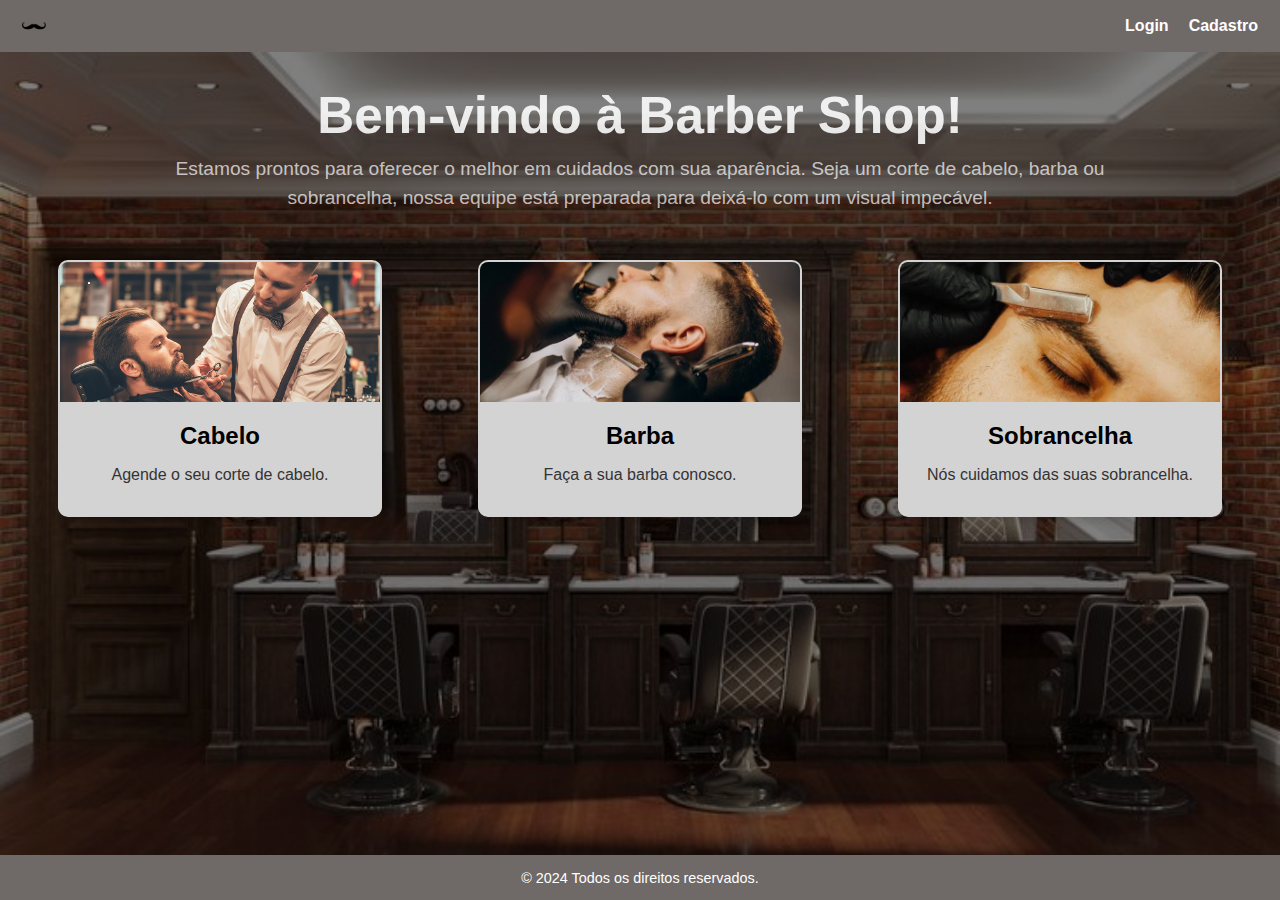
==== index.html @ 740b7062 "[UPD] Ficou para tras" ====
<!DOCTYPE html>
<html lang="en">
  <head>
    <meta charset="UTF-8" />
    <meta name="viewport" content="width=device-width, initial-scale=1.0" />
    <title>Document</title>
    <link rel="stylesheet" href="./css/index.css" />
  </head>
  <body>
    <nav class="nav">
      <img
        src="./img/bigode.png"
        alt="Logo Barber Shop"
        class="logo"
        id="audioControl"
      />
      <ul>
        <a href="./view/login.html"
          ><strong><li>Login</li></strong></a
        >
        <a href="./view/cadastro.html"
          ><strong><li>Cadastro</li></strong></a
        >
      </ul>
    </nav>

    <div class="content-wrapper">
      <div class="boas_vindas">
        <h1>Bem-vindo à Barber Shop!</h1>
        <p>
          Estamos prontos para oferecer o melhor em cuidados com sua aparência.
          Seja um corte de cabelo, barba ou sobrancelha, nossa equipe está
          preparada para deixá-lo com um visual impecável.
        </p>
      </div>

      <div class="cards-container">
        <div class="card">
          <img src="./img/cortes.png" alt="Serviço 1" />
          <div class="card-content">
            <h2>Cabelo</h2>
            <p>Agende o seu corte de cabelo.</p>
          </div>
        </div>
        <div class="card">
          <img src="./img/barba.jpeg" alt="Serviço 2" />
          <div class="card-content">
            <h2>Barba</h2>
            <p>Faça a sua barba conosco.</p>
          </div>
        </div>
        <div class="card">
          <img src="./img/sobrancelha.jpeg" alt="Serviço 3" />
          <div class="card-content">
            <h2>Sobrancelha</h2>
            <p>Nós cuidamos das suas sobrancelha.</p>
          </div>
        </div>
      </div>
    </div>

    <audio id="backgroundMusic" autoplay>
      <source src="./musica.mp3" type="audio/mpeg" />
      Seu navegador não suporta o elemento de áudio.
    </audio>

    <footer class="footer">
      <div class="copyright">
        <p>&copy; 2024 Todos os direitos reservados.</p>
      </div>
    </footer>
    <script src="./script/index.js" defer></script>
  </body>
</html>
---- css/index.css ----
:root {
  --primary-color: #ef9523;
  --secondary-color: #6f6967;
  --footer-height: 50px; /* Definindo a altura do footer */
}

/* Faz com que os cards aperacam de forma animada na tela */
@keyframes cards-container {
  from {
    opacity: 0;
    transform: translateY(-20px); 
  }
  to {
    opacity: 1; 
    transform: translateY(0); 
  }
}

/* Função que faz a logo ter o comportamento de rotação */
@keyframes spin {
  0% { transform: rotate(0deg); }
  100% { transform: rotate(360deg); }
}

body {
  margin: 0;
  padding: 0;
  font-family: Arial, sans-serif;
  height: 100%;
  display: flex;
  flex-direction: column;
  background-color: #c5bbb6;
}

html {
  height: 100%;
}

nav {
  display: flex;
  justify-content: space-between;
  align-items: center;
  padding: 14px 22px;
  background-color: var(--secondary-color);
  z-index: 3;
}

.nav ul {
  list-style-type: none;
  padding: 0;
  margin: 0;
  display: flex;
  gap: 20px;
  color: white;
}

.nav ul a {
  text-decoration: none;
  color: inherit;
}

.nav ul li:hover {
  color: var(--primary-color);
  cursor: pointer;
  transform: scale(1.1);
  transition: transform 0.3s;
}
.logo {
  height: 24px;
  cursor: pointer;
  animation: spin 2s linear infinite;
}

/* Estilo para a área de conteúdo */
.content-wrapper {
  flex-grow: 1; /* Faz o elemento se expandir para preencher o espaço disponível dentro de um container flexível */
  background-image: url('../img/bg_image.jpg');
  background-size: cover; /* Faz com que a imagem de fundo cubra todo o espaço do elemento */
  background-position: center; /* Define o contexto de empilhamento para elementos posicionados absolutamente dentro dele */
  background-repeat: no-repeat;
  position: relative;
  padding-bottom: 40px;
}

.content-wrapper::before {
  content: ''; /* Cria um pseudo-elemento vazio */
  position: absolute;
  top: 0; /* Alinha o pseudo-elemento ao topo do .content-wrapper */
  left: 0; /* Alinha o pseudo-elemento à esquerda do .content-wrapper */
  width: 100%;
  height: 100%; /* Faz com que o pseudo-elemento cubra toda a altura do .content-wrapper */
  background-color: rgba(0, 0, 0, 0.5);
  z-index: 1;
}

.boas_vindas {
  z-index: 2;
  position: relative;
  text-align: center;
  /* padding: 17px 10px; */
}

.boas_vindas h1 {
  color: rgba(255, 255, 255, 0.884);
  font-size: 4vw;
  font-weight: bold;
  margin-bottom: 10px;
}

.boas_vindas p {
  line-height: 1.5; /* Melhor espaçamento entre linhas */
  font-size: 1.5vw; /* Texto se ajusta conforme a largura da viewport */
  margin: 0 10% 2vw; /* Adiciona espaço inferior responsivo */
  color: rgba(255, 255, 255, 0.705);
}

/* Cards abaixo do texto de boas-vindas */
.cards-container {
  z-index: 2;
  position: relative;
  display: flex;
  justify-content: space-around;
  align-items: flex-start;
  flex-wrap: wrap;
  padding: 20px;
  gap: 20px;
  margin-top: 2.1vw; /* Margem superior responsiva */
  animation: cards-container 1s forwards;
}


.card {
  background-color: rgb(212, 211, 211);
  border-radius: 10px;
  overflow: hidden;
  box-shadow: 0 4px 8px rgba(0, 0, 0, 0.1);
  width: 25vw;
  max-width: 400px;
  min-width: 250px;
  transition: transform 0.3s, border-color 0.3s, box-shadow 0.3s;
  cursor: pointer;
  border: 2px solid transparent;
}

.card:hover {
  transform: scale(1.05);
  border-color: var(--primary-color); /* Cor da borda ao passar o mouse */
}

/*Estiliza as imagens dos cards */
.card img {
  width: 100%;
  height: 140px;
  object-fit: cover;
}

/*Estiliza a área do conteudo texto dos cards */
.card-content {
  padding: 15px;
  text-align: center;
}

/*Estilizando as tags h2 dos cards*/
.card h2 {
  font-size: 1.5em;
  margin: 1px 0;
}

/*Estiliza as tags p dos cards */
.card p {
  font-size: 1em;
  color: #333;
}

#audio {
  visibility: hidden;/* Esconde o elemento de áudio */
}

footer {
  display: flex;
  flex-direction: column;
  align-items: center;
  background-color: var(--secondary-color);
  color: white;
  height: #333;
  overflow: hidden;
  z-index: 3;
  flex-shrink: 0;
  padding: 0px;
}

.copyright {
  margin-top: 0px;
  font-size: 0.9em;
  display: flex;
}
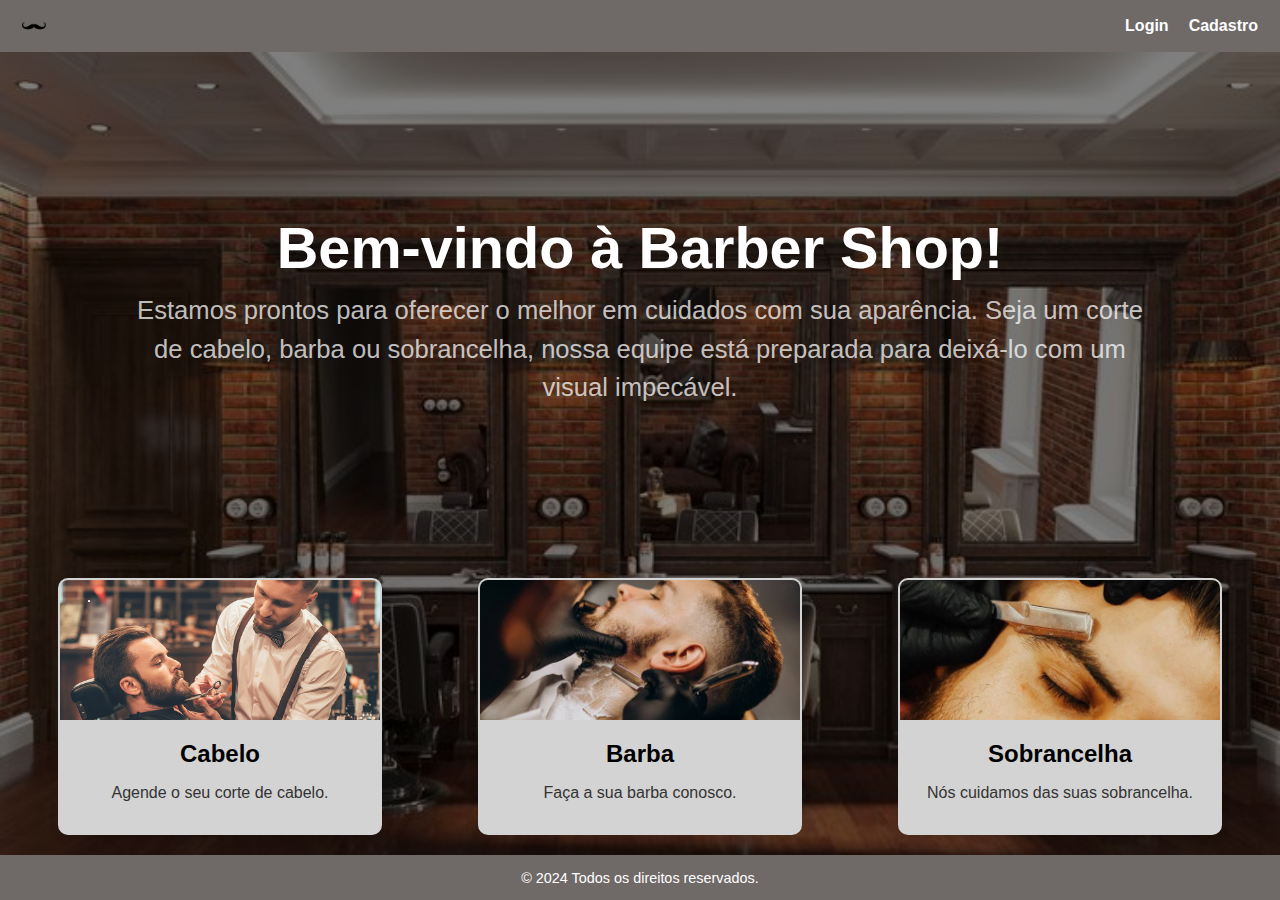
==== commit 1dd36f19: "[UPD] Melhorando posição dos acrds em relação a tela e centralizando o texto de boas vindos" ====
--- a/index.html
+++ b/index.html
@@ -25,6 +25,7 @@
     </nav>
 
     <div class="content-wrapper">
+      
       <div class="boas_vindas">
         <h1>Bem-vindo à Barber Shop!</h1>
         <p>
--- a/css/index.css
+++ b/css/index.css
@@ -1,10 +1,8 @@
 :root {
   --primary-color: #ef9523;
   --secondary-color: #6f6967;
-  --footer-height: 50px; /* Definindo a altura do footer */
 }
 
-/* Faz com que os cards aperacam de forma animada na tela */
 @keyframes cards-container {
   from {
     opacity: 0;
@@ -12,14 +10,13 @@
   }
   to {
     opacity: 1; 
-    transform: translateY(0); 
+    transform: translateY(0);
   }
 }
 
-/* Função que faz a logo ter o comportamento de rotação */
 @keyframes spin {
-  0% { transform: rotate(0deg); }
-  100% { transform: rotate(360deg); }
+  0% { transform: rotate(0deg); }  
+  100% { transform: rotate(360deg); } 
 }
 
 body {
@@ -32,8 +29,9 @@
   background-color: #c5bbb6;
 }
 
-html {
+html, body {
   height: 100%;
+  margin: 0; 
 }
 
 nav {
@@ -42,11 +40,11 @@
   align-items: center;
   padding: 14px 22px;
   background-color: var(--secondary-color);
-  z-index: 3;
+  z-index: 3;  
 }
 
 .nav ul {
-  list-style-type: none;
+  list-style-type: none; 
   padding: 0;
   margin: 0;
   display: flex;
@@ -55,7 +53,7 @@
 }
 
 .nav ul a {
-  text-decoration: none;
+  text-decoration: none; 
   color: inherit;
 }
 
@@ -65,69 +63,74 @@
   transform: scale(1.1);
   transition: transform 0.3s;
 }
+
 .logo {
-  height: 24px;
+  height: 24px; 
   cursor: pointer;
   animation: spin 2s linear infinite;
 }
 
-/* Estilo para a área de conteúdo */
 .content-wrapper {
-  flex-grow: 1; /* Faz o elemento se expandir para preencher o espaço disponível dentro de um container flexível */
+  display: flex;
+  flex-direction: column;
+  justify-content: space-between; /* Space between header and cards */
+  flex-grow: 1;
   background-image: url('../img/bg_image.jpg');
-  background-size: cover; /* Faz com que a imagem de fundo cubra todo o espaço do elemento */
-  background-position: center; /* Define o contexto de empilhamento para elementos posicionados absolutamente dentro dele */
+  background-size: cover;
+  background-position: center;
   background-repeat: no-repeat;
   position: relative;
-  padding-bottom: 40px;
 }
 
 .content-wrapper::before {
-  content: ''; /* Cria um pseudo-elemento vazio */
+  content: ''; 
   position: absolute;
-  top: 0; /* Alinha o pseudo-elemento ao topo do .content-wrapper */
-  left: 0; /* Alinha o pseudo-elemento à esquerda do .content-wrapper */
+  top: 0; 
+  left: 0; 
   width: 100%;
-  height: 100%; /* Faz com que o pseudo-elemento cubra toda a altura do .content-wrapper */
+  height: 100%; 
   background-color: rgba(0, 0, 0, 0.5);
-  z-index: 1;
+  z-index: 1; 
 }
 
 .boas_vindas {
+  display: flex;
+  flex-direction: column;
+  justify-content: center; /* Centraliza verticalmente */
+  align-items: center; /* Centraliza horizontalmente */
+  text-align: center;
   z-index: 2;
+  flex-grow: 1;
   position: relative;
-  text-align: center;
-  /* padding: 17px 10px; */
+  padding: 0px; /* Adiciona padding para dar espaço em torno do texto */
 }
 
 .boas_vindas h1 {
-  color: rgba(255, 255, 255, 0.884);
-  font-size: 4vw;
+  color: rgb(255, 255, 255);
+  font-size: 4.5vw;
   font-weight: bold;
   margin-bottom: 10px;
 }
 
 .boas_vindas p {
-  line-height: 1.5; /* Melhor espaçamento entre linhas */
-  font-size: 1.5vw; /* Texto se ajusta conforme a largura da viewport */
-  margin: 0 10% 2vw; /* Adiciona espaço inferior responsivo */
-  color: rgba(255, 255, 255, 0.705);
+  line-height: 1.5;
+  font-size: 2vw;
+  margin: 0 10% 0% 10%;
+  color: rgba(255, 255, 255, 0.74);
 }
 
-/* Cards abaixo do texto de boas-vindas */
 .cards-container {
-  z-index: 2;
+  z-index: 2; 
   position: relative;
   display: flex;
   justify-content: space-around;
   align-items: flex-start;
-  flex-wrap: wrap;
+  flex-wrap: wrap; 
   padding: 20px;
   gap: 20px;
-  margin-top: 2.1vw; /* Margem superior responsiva */
-  animation: cards-container 1s forwards;
+  margin-top: 2.1vw; 
+  animation: cards-container 1.5s forwards; 
 }
-
 
 .card {
   background-color: rgb(212, 211, 211);
@@ -137,55 +140,50 @@
   width: 25vw;
   max-width: 400px;
   min-width: 250px;
-  transition: transform 0.3s, border-color 0.3s, box-shadow 0.3s;
+  transition: transform 0.3s, border-color 0.3s, box-shadow 0.3s; 
   cursor: pointer;
   border: 2px solid transparent;
 }
 
 .card:hover {
   transform: scale(1.05);
-  border-color: var(--primary-color); /* Cor da borda ao passar o mouse */
+  border-color: var(--primary-color); 
 }
 
-/*Estiliza as imagens dos cards */
 .card img {
   width: 100%;
   height: 140px;
   object-fit: cover;
 }
 
-/*Estiliza a área do conteudo texto dos cards */
 .card-content {
   padding: 15px;
   text-align: center;
 }
 
-/*Estilizando as tags h2 dos cards*/
 .card h2 {
   font-size: 1.5em;
   margin: 1px 0;
 }
 
-/*Estiliza as tags p dos cards */
 .card p {
   font-size: 1em;
   color: #333;
 }
 
-#audio {
-  visibility: hidden;/* Esconde o elemento de áudio */
+#audio { 
+  visibility: hidden; 
 }
 
 footer {
   display: flex;
-  flex-direction: column;
-  align-items: center;
+  flex-direction: column; 
+  align-items: center; 
   background-color: var(--secondary-color);
   color: white;
-  height: #333;
-  overflow: hidden;
-  z-index: 3;
-  flex-shrink: 0;
+  overflow: hidden; 
+  z-index: 3; 
+  flex-shrink: 0; 
   padding: 0px;
 }
 
@@ -193,4 +191,4 @@
   margin-top: 0px;
   font-size: 0.9em;
   display: flex;
-}+}
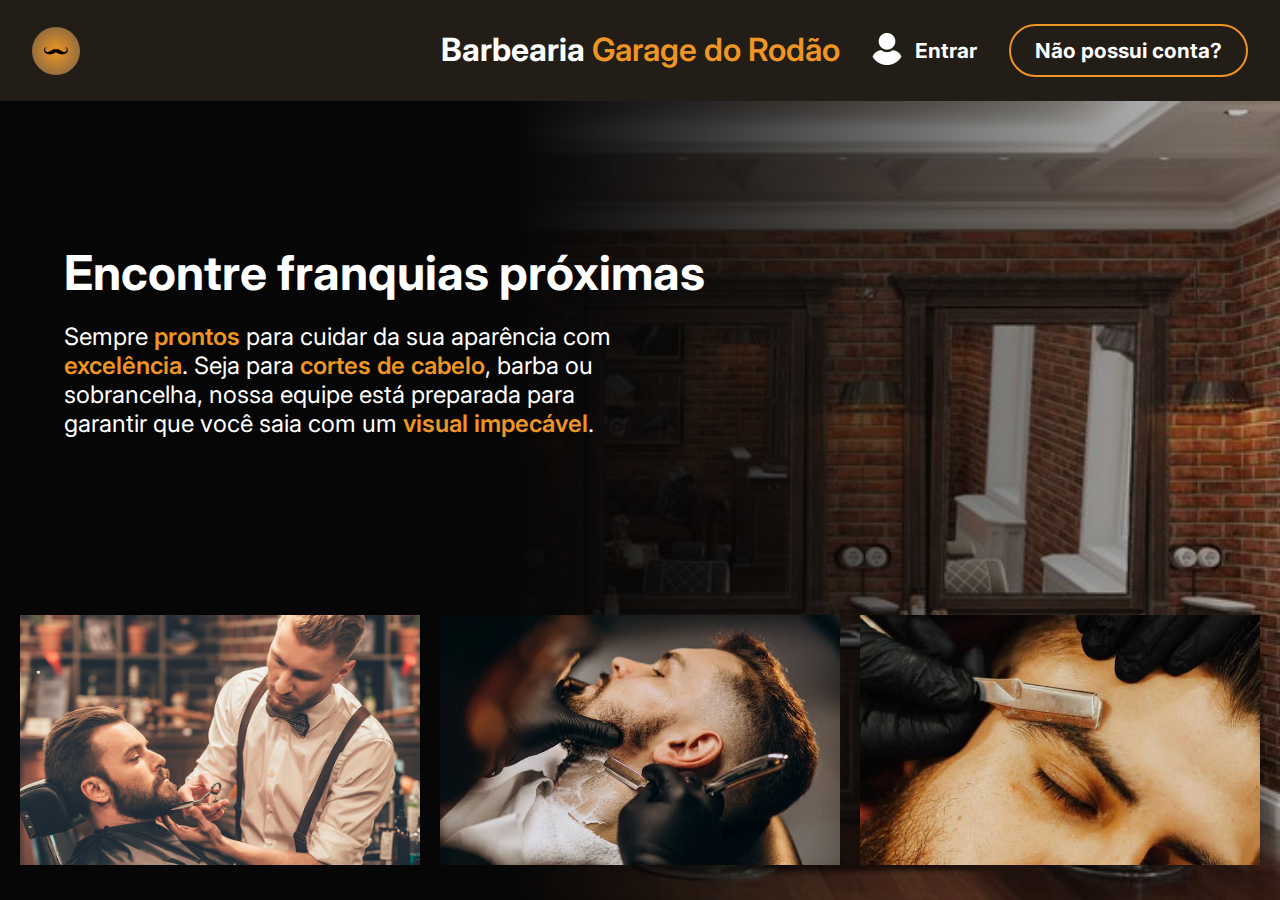
==== commit c1d748b8: "refactor: improve landing page" ====
--- a/index.html
+++ b/index.html
@@ -1,75 +1,116 @@
 <!DOCTYPE html>
 <html lang="en">
-  <head>
-    <meta charset="UTF-8" />
-    <meta name="viewport" content="width=device-width, initial-scale=1.0" />
-    <title>Document</title>
-    <link rel="stylesheet" href="./css/index.css" />
-  </head>
-  <body>
-    <nav class="nav">
-      <img
-        src="./img/bigode.png"
-        alt="Logo Barber Shop"
-        class="logo"
-        id="audioControl"
-      />
-      <ul>
-        <a href="./view/login.html"
-          ><strong><li>Login</li></strong></a
-        >
-        <a href="./view/cadastro.html"
-          ><strong><li>Cadastro</li></strong></a
-        >
-      </ul>
-    </nav>
+	<head>
+		<meta charset="UTF-8" />
+		<meta
+			name="viewport"
+			content="width=device-width, initial-scale=1.0"
+		/>
+		<title>Document</title>
+		<link
+			rel="stylesheet"
+			href="./css/index.css"
+		/>
+		<link
+			rel="preconnect"
+			href="https://fonts.googleapis.com"
+		/>
+		<link
+			rel="preconnect"
+			href="https://fonts.gstatic.com"
+			crossorigin
+		/>
+		<link
+			href="https://fonts.googleapis.com/css2?family=Inter:ital,opsz,wght@0,14..32,100..900;1,14..32,100..900&display=swap"
+			rel="stylesheet"
+		/>
+	</head>
+	<body>
+		<nav>
+			<span id="logo-holder">
+				<img
+					src="./img/bigode.png"
+					alt="Logo Barber Shop"
+					class="logo"
+					id="audioControl"
+				/>
+			</span>
+			<h1>Barbearia <span class="highlight">Garage do Rodão</span></h1>
+			<ul>
+				<li>
+					<span class="icon-holder">
+						<img
+							src="./img/user.png"
+							alt="User"
+						/>
+					</span>
+					<a href="./view/login.html">Entrar</a>
+				</li>
+				<li>
+					<a href="./view/cadastro.html">Não possui conta?</a>
+				</li>
+			</ul>
+		</nav>
 
-    <div class="content-wrapper">
-      
-      <div class="boas_vindas">
-        <h1>Bem-vindo à Barber Shop!</h1>
-        <p>
-          Estamos prontos para oferecer o melhor em cuidados com sua aparência.
-          Seja um corte de cabelo, barba ou sobrancelha, nossa equipe está
-          preparada para deixá-lo com um visual impecável.
-        </p>
-      </div>
+		<div class="content-wrapper">
+			<div id="greeting">
+				<h1>Encontre franquias próximas</h1>
+				<p>
+					Sempre <span class="highlight">prontos</span> para cuidar da sua
+					aparência com <span class="highlight">excelência</span>. Seja para
+					<span class="highlight">cortes de cabelo</span>, barba ou sobrancelha,
+					nossa equipe está preparada para garantir que você saia com um
+					<span class="highlight">visual impecável</span>.
+				</p>
+			</div>
 
-      <div class="cards-container">
-        <div class="card">
-          <img src="./img/cortes.png" alt="Serviço 1" />
-          <div class="card-content">
-            <h2>Cabelo</h2>
-            <p>Agende o seu corte de cabelo.</p>
-          </div>
-        </div>
-        <div class="card">
-          <img src="./img/barba.jpeg" alt="Serviço 2" />
-          <div class="card-content">
-            <h2>Barba</h2>
-            <p>Faça a sua barba conosco.</p>
-          </div>
-        </div>
-        <div class="card">
-          <img src="./img/sobrancelha.jpeg" alt="Serviço 3" />
-          <div class="card-content">
-            <h2>Sobrancelha</h2>
-            <p>Nós cuidamos das suas sobrancelha.</p>
-          </div>
-        </div>
-      </div>
-    </div>
+			<div class="cards-container">
+				<div class="card">
+					<img
+						src="./img/cortes.png"
+						alt="Serviço 1"
+					/>
+					<div class="card-content">
+						<h2>Cabelo</h2>
+						<p>Agende o seu corte de cabelo.</p>
+					</div>
+				</div>
+				<div class="card">
+					<img
+						src="./img/barba.jpeg"
+						alt="Serviço 2"
+					/>
+					<div class="card-content">
+						<h2>Barba</h2>
+						<p>Faça a sua barba conosco.</p>
+					</div>
+				</div>
+				<div class="card">
+					<img
+						src="./img/sobrancelha.jpeg"
+						alt="Serviço 3"
+					/>
+					<div class="card-content">
+						<h2>Sobrancelha</h2>
+						<p>Nós cuidamos das suas sobrancelha.</p>
+					</div>
+				</div>
+			</div>
+		</div>
 
-    <audio id="backgroundMusic" autoplay>
-      <source src="./musica.mp3" type="audio/mpeg" />
-      Seu navegador não suporta o elemento de áudio.
-    </audio>
-
-    <footer class="footer">
-      <div class="copyright">
-        <p>&copy; 2024 Todos os direitos reservados.</p>
-      </div>
-    </footer>
-    <script src="./script/index.js" defer></script>
-  </body>
+		<audio
+			id="backgroundMusic"
+			autoplay
+		>
+			<source
+				src="./musica.mp3"
+				type="audio/mpeg"
+			/>
+			Seu navegador não suporta o elemento de áudio.
+		</audio>
+		<script
+			src="./script/index.js"
+			defer
+		></script>
+	</body>
 </html>
--- a/css/index.css
+++ b/css/index.css
@@ -1,194 +1,275 @@
 :root {
-  --primary-color: #ef9523;
-  --secondary-color: #6f6967;
-}
-
-@keyframes cards-container {
-  from {
-    opacity: 0;
-    transform: translateY(-20px); 
-  }
-  to {
-    opacity: 1; 
-    transform: translateY(0);
-  }
+	--primary-color: #ef9523;
+	--primary-color-first-variant: #ef9523;
+	--primary-color-second-variant: #c58b3e;
+	--secondary-color: #705f49;
+	--black: #221d17;
+	--white: #eae3da;
+	--input-bg-color: #333;
+	--input-border-color: #555;
+	--input-focus-color: #ef9523;
 }
 
 @keyframes spin {
-  0% { transform: rotate(0deg); }  
-  100% { transform: rotate(360deg); } 
+	0% {
+		transform: rotate(0deg);
+	}
+	100% {
+		transform: rotate(360deg);
+	}
+}
+
+* {
+	margin: 0;
+	padding: 0;
+	box-sizing: border-box;
+	outline: none;
+	font-family: 'Inter';
+	color: white;
+	text-decoration: none;
+}
+
+*::selection {
+	background-color: var(--primary-color);
+	color: var(--black);
+}
+
+span.highlight {
+	color: var(--primary-color);
+	font-weight: 600;
 }
 
 body {
-  margin: 0;
-  padding: 0;
-  font-family: Arial, sans-serif;
-  height: 100%;
-  display: flex;
-  flex-direction: column;
-  background-color: #c5bbb6;
-}
-
-html, body {
-  height: 100%;
-  margin: 0; 
+	margin: 0;
+	padding: 0;
+	height: 100vh;
+	width: 100vw;
+	display: flex;
+	flex-direction: column;
+	background-color: var(--black);
 }
 
 nav {
-  display: flex;
-  justify-content: space-between;
-  align-items: center;
-  padding: 14px 22px;
-  background-color: var(--secondary-color);
-  z-index: 3;  
-}
-
-.nav ul {
-  list-style-type: none; 
-  padding: 0;
-  margin: 0;
-  display: flex;
-  gap: 20px;
-  color: white;
-}
-
-.nav ul a {
-  text-decoration: none; 
-  color: inherit;
-}
-
-.nav ul li:hover {
-  color: var(--primary-color);
-  cursor: pointer;
-  transform: scale(1.1);
-  transition: transform 0.3s;
-}
-
-.logo {
-  height: 24px; 
-  cursor: pointer;
-  animation: spin 2s linear infinite;
+	display: flex;
+	justify-content: space-between;
+	align-items: center;
+	padding: 24px 32px;
+	position: relative;
+}
+
+nav #logo-holder {
+	background: radial-gradient(
+		circle,
+		var(--primary-color) 0%,
+		var(--secondary-color) 100%
+	);
+
+	border-radius: 100%;
+	height: 48px;
+	aspect-ratio: 1;
+	display: flex;
+	justify-content: center;
+	align-items: center;
+	animation: spin 2s linear infinite;
+	cursor: pointer;
+}
+
+nav #logo-holder img {
+	width: 50%;
+	aspect-ratio: 1;
+}
+
+nav h1 {
+	position: absolute;
+	left: 50%;
+	transform: translateX(-50%);
+	top: 30px;
+	color: white;
+	font-size: 2rem;
+}
+
+nav h1 span {
+	color: var(--primary-color);
+}
+
+nav ul {
+	list-style-type: none;
+	display: flex;
+	gap: 2rem;
+}
+
+nav ul li a {
+	text-decoration: none;
+	font-weight: 700;
+	font-size: 1.3rem;
+	color: white;
+	transition: 0.3s all ease;
+	position: relative;
+}
+
+ul li {
+	cursor: pointer;
+	display: flex;
+	justify-content: center;
+	align-items: center;
+	position: relative;
+	gap: 12px;
+}
+
+.icon-holder img {
+	width: 32px;
+	aspect-ratio: 1;
+}
+
+ul li:last-child {
+	transition: 300ms ease all;
+	border: 2px solid var(--primary-color);
+	padding: 12px 24px;
+	border-radius: 32px;
+}
+
+ul li:last-child:hover {
+	background-color: var(--primary-color);
+}
+
+ul li:last-child:hover a {
+	color: black;
+}
+
+ul li:first-child::after {
+	content: '';
+	display: block;
+	position: absolute;
+	bottom: 0;
+	left: 50%;
+	height: 3px;
+	width: 0;
+	background: var(--primary-color);
+	transform: translateX(-50%);
+	transform-origin: center;
+	transition: width 0.3s ease;
+}
+
+ul li:first-child:hover a {
+	color: var(--primary-color-second-variant);
+}
+
+ul li:hover::after {
+	width: 100%;
 }
 
 .content-wrapper {
-  display: flex;
-  flex-direction: column;
-  justify-content: space-between; /* Space between header and cards */
-  flex-grow: 1;
-  background-image: url('../img/bg_image.jpg');
-  background-size: cover;
-  background-position: center;
-  background-repeat: no-repeat;
-  position: relative;
+	display: flex;
+	flex-direction: column;
+	justify-content: space-between;
+	flex-grow: 1;
+	position: relative;
+	background-image: url('../img/bg_image.jpg');
+	background-size: 150vh;
+	background-position: right;
+	background-repeat: no-repeat;
 }
 
 .content-wrapper::before {
-  content: ''; 
-  position: absolute;
-  top: 0; 
-  left: 0; 
-  width: 100%;
-  height: 100%; 
-  background-color: rgba(0, 0, 0, 0.5);
-  z-index: 1; 
-}
-
-.boas_vindas {
-  display: flex;
-  flex-direction: column;
-  justify-content: center; /* Centraliza verticalmente */
-  align-items: center; /* Centraliza horizontalmente */
-  text-align: center;
-  z-index: 2;
-  flex-grow: 1;
-  position: relative;
-  padding: 0px; /* Adiciona padding para dar espaço em torno do texto */
-}
-
-.boas_vindas h1 {
-  color: rgb(255, 255, 255);
-  font-size: 4.5vw;
-  font-weight: bold;
-  margin-bottom: 10px;
-}
-
-.boas_vindas p {
-  line-height: 1.5;
-  font-size: 2vw;
-  margin: 0 10% 0% 10%;
-  color: rgba(255, 255, 255, 0.74);
+	content: '';
+	display: block;
+	position: absolute;
+	top: 0;
+	left: 0;
+	width: 100%;
+	height: 100%;
+	background: linear-gradient(
+		90deg,
+		rgba(6, 6, 6, 1) 40%,
+		rgba(6, 6, 6, 0.2) 100%
+	);
+}
+
+#greeting {
+	display: flex;
+	justify-content: center;
+	flex-direction: column;
+	align-items: start;
+	width: fit-content;
+	flex-grow: 1;
+	z-index: 1;
+	gap: 20px;
+	padding: 0 64px;
+}
+
+#greeting h1 {
+	font-size: 3rem;
+	font-weight: 700;
+}
+
+#greeting p {
+	font-size: 1.5rem;
+	max-width: 50%;
 }
 
 .cards-container {
-  z-index: 2; 
-  position: relative;
-  display: flex;
-  justify-content: space-around;
-  align-items: flex-start;
-  flex-wrap: wrap; 
-  padding: 20px;
-  gap: 20px;
-  margin-top: 2.1vw; 
-  animation: cards-container 1.5s forwards; 
+	height: 40%;
+	z-index: 1;
+	position: relative;
+	display: flex;
+	justify-content: space-around;
+	align-items: center;
+	flex-wrap: wrap;
+	padding: 0 20px;
+	gap: 20px;
 }
 
 .card {
-  background-color: rgb(212, 211, 211);
-  border-radius: 10px;
-  overflow: hidden;
-  box-shadow: 0 4px 8px rgba(0, 0, 0, 0.1);
-  width: 25vw;
-  max-width: 400px;
-  min-width: 250px;
-  transition: transform 0.3s, border-color 0.3s, box-shadow 0.3s; 
-  cursor: pointer;
-  border: 2px solid transparent;
+	position: relative;
+	background-color: var(--primary-color-second-variant);
+	cursor: pointer;
+	width: 400px;
+	height: 250px;
+	overflow: hidden;
+	transition: transform 150ms ease;
+}
+
+.card img {
+	width: 100%;
+	height: 100%;
+	object-fit: cover;
+	transition: transform 0.3s ease;
+}
+
+.card-content {
+	position: absolute;
+	bottom: -100%;
+	left: 0;
+	right: 0;
+	background-color: #ef9523bb;
+	padding: 15px;
+	text-align: center;
+	height: 100px;
+	transition: all 0.3s ease;
 }
 
 .card:hover {
-  transform: scale(1.05);
-  border-color: var(--primary-color); 
-}
-
-.card img {
-  width: 100%;
-  height: 140px;
-  object-fit: cover;
-}
-
-.card-content {
-  padding: 15px;
-  text-align: center;
+	transform: scale(1.1);
+}
+
+.card:hover .card-content {
+	bottom: 0;
 }
 
 .card h2 {
-  font-size: 1.5em;
-  margin: 1px 0;
+	font-size: 1.5em;
 }
 
 .card p {
-  font-size: 1em;
-  color: #333;
-}
-
-#audio { 
-  visibility: hidden; 
-}
-
-footer {
-  display: flex;
-  flex-direction: column; 
-  align-items: center; 
-  background-color: var(--secondary-color);
-  color: white;
-  overflow: hidden; 
-  z-index: 3; 
-  flex-shrink: 0; 
-  padding: 0px;
-}
-
-.copyright {
-  margin-top: 0px;
-  font-size: 0.9em;
-  display: flex;
-}
+	font-size: 1.2em;
+}
+
+.card h2,
+.card p {
+	font-weight: 700;
+	color: var(--black);
+}
+
+#audio {
+	visibility: hidden;
+}
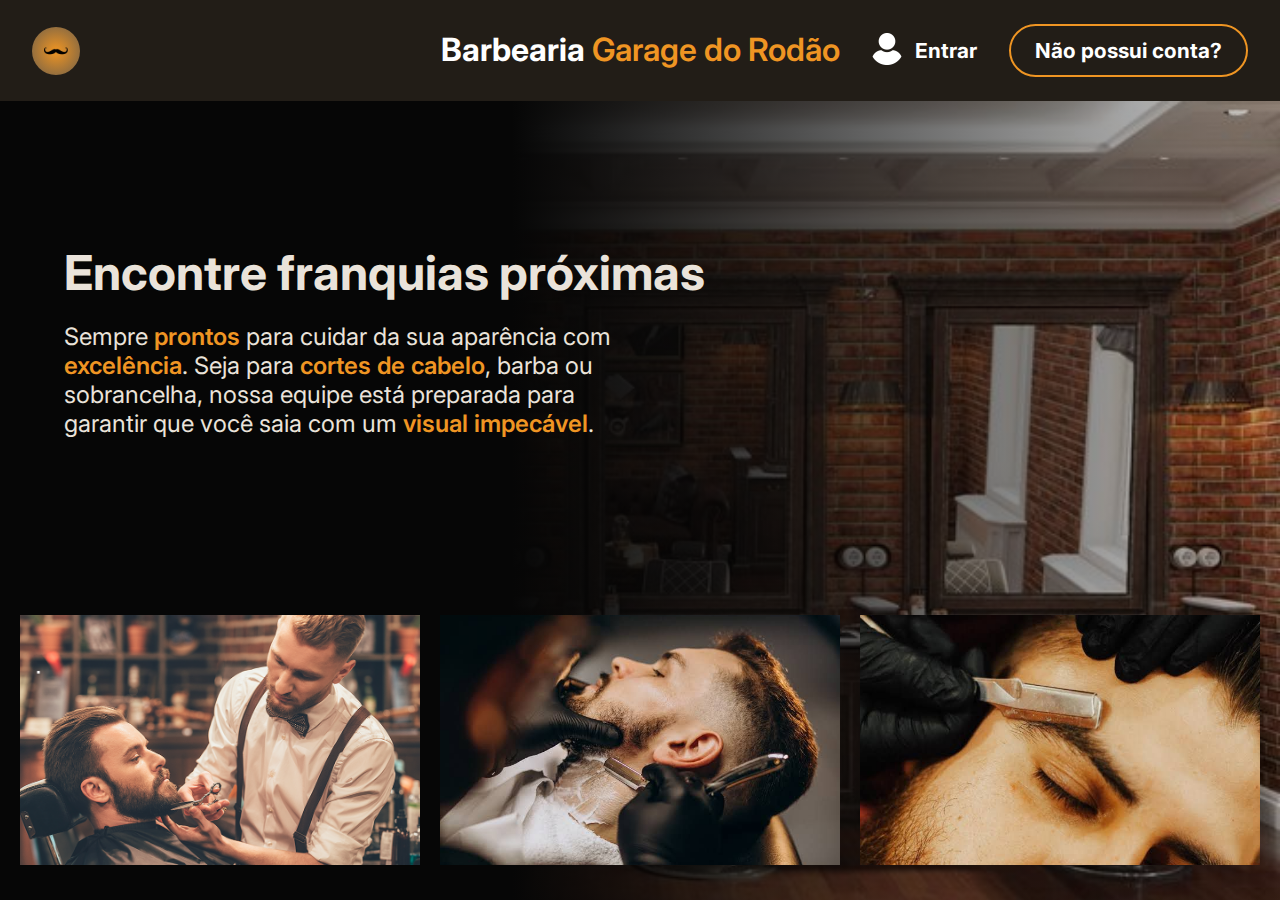
==== commit 9747d816: "feat: create cookie manager to deal with cookies" ====
--- a/index.html
+++ b/index.html
@@ -24,6 +24,11 @@
 			href="https://fonts.googleapis.com/css2?family=Inter:ital,opsz,wght@0,14..32,100..900;1,14..32,100..900&display=swap"
 			rel="stylesheet"
 		/>
+		<script
+			src="./script/index.js"
+			defer
+			type="module"
+		></script>
 	</head>
 	<body>
 		<nav>
@@ -44,10 +49,10 @@
 							alt="User"
 						/>
 					</span>
-					<a href="./view/login.html">Entrar</a>
+					<a href="./view/login.html" id="login-or-user-name">Entrar</a>
 				</li>
 				<li>
-					<a href="./view/cadastro.html">Não possui conta?</a>
+					<a href="./view/cadastro.html" id="register-button">Não possui conta?</a>
 				</li>
 			</ul>
 		</nav>
@@ -92,7 +97,7 @@
 					/>
 					<div class="card-content">
 						<h2>Sobrancelha</h2>
-						<p>Nós cuidamos das suas sobrancelha.</p>
+						<p>Nós cuidamos das suas sobrancelhas.</p>
 					</div>
 				</div>
 			</div>
@@ -106,11 +111,6 @@
 				src="./musica.mp3"
 				type="audio/mpeg"
 			/>
-			Seu navegador não suporta o elemento de áudio.
 		</audio>
-		<script
-			src="./script/index.js"
-			defer
-		></script>
 	</body>
 </html>
--- a/css/index.css
+++ b/css/index.css
@@ -1,14 +1,4 @@
-:root {
-	--primary-color: #ef9523;
-	--primary-color-first-variant: #ef9523;
-	--primary-color-second-variant: #c58b3e;
-	--secondary-color: #705f49;
-	--black: #221d17;
-	--white: #eae3da;
-	--input-bg-color: #333;
-	--input-border-color: #555;
-	--input-focus-color: #ef9523;
-}
+@import url(./default.css);
 
 @keyframes spin {
 	0% {
@@ -17,26 +7,6 @@
 	100% {
 		transform: rotate(360deg);
 	}
-}
-
-* {
-	margin: 0;
-	padding: 0;
-	box-sizing: border-box;
-	outline: none;
-	font-family: 'Inter';
-	color: white;
-	text-decoration: none;
-}
-
-*::selection {
-	background-color: var(--primary-color);
-	color: var(--black);
-}
-
-span.highlight {
-	color: var(--primary-color);
-	font-weight: 600;
 }
 
 body {
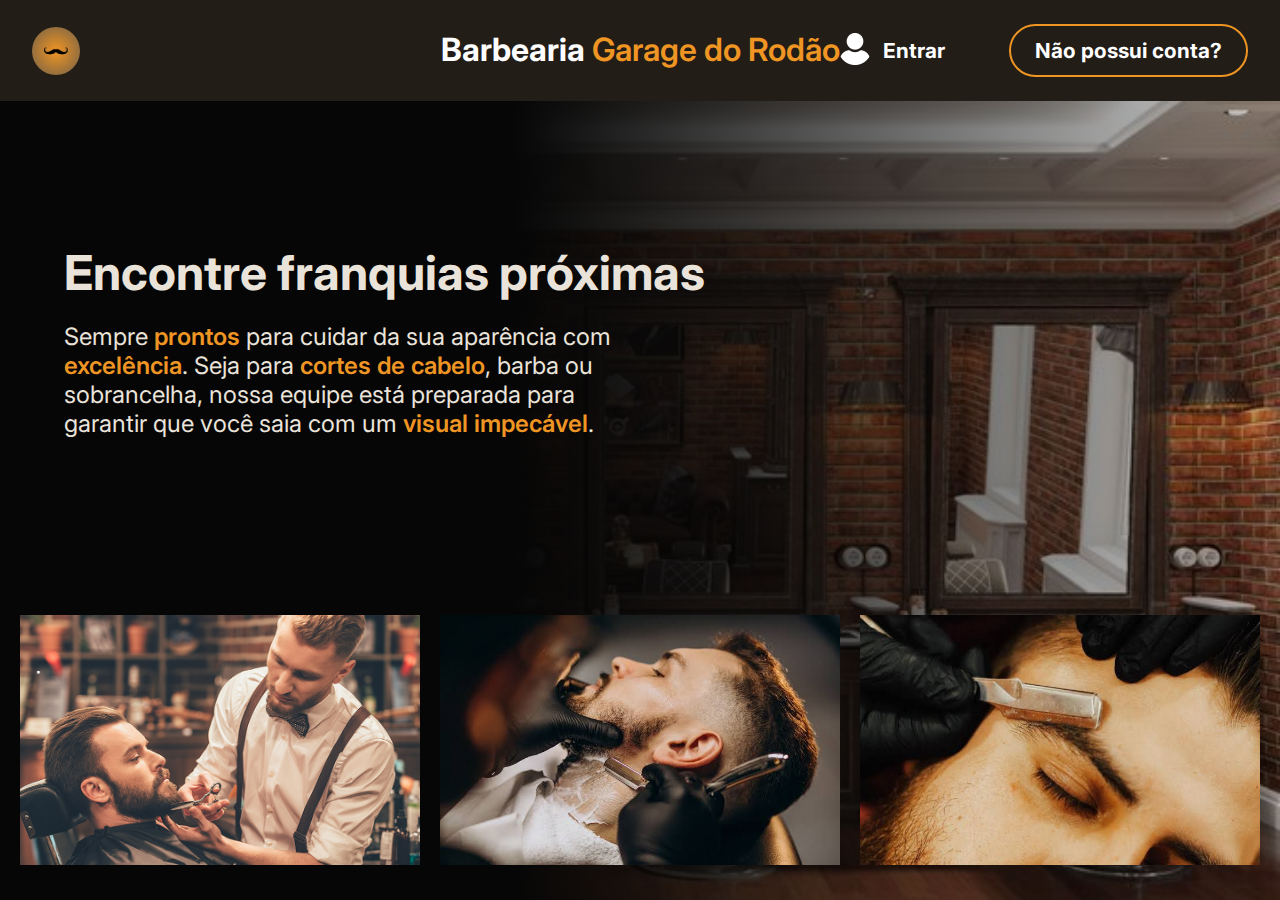
==== commit f3c33376: "feat: list address" ====
--- a/index.html
+++ b/index.html
@@ -1,116 +1,86 @@
 <!DOCTYPE html>
 <html lang="en">
-	<head>
-		<meta charset="UTF-8" />
-		<meta
-			name="viewport"
-			content="width=device-width, initial-scale=1.0"
-		/>
-		<title>Document</title>
-		<link
-			rel="stylesheet"
-			href="./css/index.css"
-		/>
-		<link
-			rel="preconnect"
-			href="https://fonts.googleapis.com"
-		/>
-		<link
-			rel="preconnect"
-			href="https://fonts.gstatic.com"
-			crossorigin
-		/>
-		<link
-			href="https://fonts.googleapis.com/css2?family=Inter:ital,opsz,wght@0,14..32,100..900;1,14..32,100..900&display=swap"
-			rel="stylesheet"
-		/>
-		<script
-			src="./script/index.js"
-			defer
-			type="module"
-		></script>
-	</head>
-	<body>
-		<nav>
-			<span id="logo-holder">
-				<img
-					src="./img/bigode.png"
-					alt="Logo Barber Shop"
-					class="logo"
-					id="audioControl"
-				/>
-			</span>
-			<h1>Barbearia <span class="highlight">Garage do Rodão</span></h1>
-			<ul>
-				<li>
-					<span class="icon-holder">
-						<img
-							src="./img/user.png"
-							alt="User"
-						/>
-					</span>
-					<a href="./view/login.html" id="login-or-user-name">Entrar</a>
-				</li>
-				<li>
-					<a href="./view/cadastro.html" id="register-button">Não possui conta?</a>
-				</li>
-			</ul>
-		</nav>
+  <head>
+    <meta charset="UTF-8" />
+    <meta name="viewport" content="width=device-width, initial-scale=1.0" />
+    <title>Document</title>
+    <link rel="stylesheet" href="./css/index.css" />
+    <link rel="preconnect" href="https://fonts.googleapis.com" />
+    <link rel="preconnect" href="https://fonts.gstatic.com" crossorigin />
+    <link
+      href="https://fonts.googleapis.com/css2?family=Inter:ital,opsz,wght@0,14..32,100..900;1,14..32,100..900&display=swap"
+      rel="stylesheet"
+    />
+    <script src="./script/index.js" defer type="module"></script>
+  </head>
+  <body>
+    <nav>
+      <span id="logo-holder">
+        <img
+          src="./img/bigode.png"
+          alt="Logo Barber Shop"
+          class="logo"
+          id="audioControl"
+        />
+      </span>
+      <h1>Barbearia <span class="highlight">Garage do Rodão</span></h1>
+      <ul>
+        <li>
+          <span class="icon-holder">
+            <img src="./img/user.png" alt="User" />
+          </span>
+          <a href="./view/login.html" id="login-or-user-name">Entrar</a>
+        </li>
+        <li>
+          <a href="./view/home.html" id="list-addresses"> Lista de Endereços </a>
+        </li>
+        <li>
+          <a href="./view/cadastro.html" id="register-button"
+            >Não possui conta?</a
+          >
+        </li>
+      </ul>
+    </nav>
 
-		<div class="content-wrapper">
-			<div id="greeting">
-				<h1>Encontre franquias próximas</h1>
-				<p>
-					Sempre <span class="highlight">prontos</span> para cuidar da sua
-					aparência com <span class="highlight">excelência</span>. Seja para
-					<span class="highlight">cortes de cabelo</span>, barba ou sobrancelha,
-					nossa equipe está preparada para garantir que você saia com um
-					<span class="highlight">visual impecável</span>.
-				</p>
-			</div>
+    <div class="content-wrapper">
+      <div id="greeting">
+        <h1>Encontre franquias próximas</h1>
+        <p>
+          Sempre <span class="highlight">prontos</span> para cuidar da sua
+          aparência com <span class="highlight">excelência</span>. Seja para
+          <span class="highlight">cortes de cabelo</span>, barba ou sobrancelha,
+          nossa equipe está preparada para garantir que você saia com um
+          <span class="highlight">visual impecável</span>.
+        </p>
+      </div>
 
-			<div class="cards-container">
-				<div class="card">
-					<img
-						src="./img/cortes.png"
-						alt="Serviço 1"
-					/>
-					<div class="card-content">
-						<h2>Cabelo</h2>
-						<p>Agende o seu corte de cabelo.</p>
-					</div>
-				</div>
-				<div class="card">
-					<img
-						src="./img/barba.jpeg"
-						alt="Serviço 2"
-					/>
-					<div class="card-content">
-						<h2>Barba</h2>
-						<p>Faça a sua barba conosco.</p>
-					</div>
-				</div>
-				<div class="card">
-					<img
-						src="./img/sobrancelha.jpeg"
-						alt="Serviço 3"
-					/>
-					<div class="card-content">
-						<h2>Sobrancelha</h2>
-						<p>Nós cuidamos das suas sobrancelhas.</p>
-					</div>
-				</div>
-			</div>
-		</div>
+      <div class="cards-container">
+        <div class="card">
+          <img src="./img/cortes.png" alt="Serviço 1" />
+          <div class="card-content">
+            <h2>Cabelo</h2>
+            <p>Agende o seu corte de cabelo.</p>
+          </div>
+        </div>
+        <div class="card">
+          <img src="./img/barba.jpeg" alt="Serviço 2" />
+          <div class="card-content">
+            <h2>Barba</h2>
+            <p>Faça a sua barba conosco.</p>
+          </div>
+        </div>
+        <div class="card">
+          <img src="./img/sobrancelha.jpeg" alt="Serviço 3" />
+          <div class="card-content">
+            <h2>Sobrancelha</h2>
+            <p>Nós cuidamos das suas sobrancelhas.</p>
+          </div>
+        </div>
+      </div>
+    </div>
 
-		<audio
-			id="backgroundMusic"
-			autoplay
-		>
-			<source
-				src="./musica.mp3"
-				type="audio/mpeg"
-			/>
-		</audio>
-	</body>
+    <audio id="backgroundMusic" autoplay>
+      <source src="./musica.mp3" type="audio/mpeg" />
+    </audio>
+  </body>
 </html>
--- a/css/index.css
+++ b/css/index.css
@@ -1,245 +1,247 @@
 @import url(./default.css);
 
 @keyframes spin {
-	0% {
-		transform: rotate(0deg);
-	}
-	100% {
-		transform: rotate(360deg);
-	}
+  0% {
+    transform: rotate(0deg);
+  }
+  100% {
+    transform: rotate(360deg);
+  }
 }
 
 body {
-	margin: 0;
-	padding: 0;
-	height: 100vh;
-	width: 100vw;
-	display: flex;
-	flex-direction: column;
-	background-color: var(--black);
+  margin: 0;
+  padding: 0;
+  height: 100vh;
+  width: 100vw;
+  display: flex;
+  flex-direction: column;
+  background-color: var(--black);
 }
 
 nav {
-	display: flex;
-	justify-content: space-between;
-	align-items: center;
-	padding: 24px 32px;
-	position: relative;
+  display: flex;
+  justify-content: space-between;
+  align-items: center;
+  padding: 24px 32px;
+  position: relative;
 }
 
 nav #logo-holder {
-	background: radial-gradient(
-		circle,
-		var(--primary-color) 0%,
-		var(--secondary-color) 100%
-	);
-
-	border-radius: 100%;
-	height: 48px;
-	aspect-ratio: 1;
-	display: flex;
-	justify-content: center;
-	align-items: center;
-	animation: spin 2s linear infinite;
-	cursor: pointer;
+  background: radial-gradient(
+    circle,
+    var(--primary-color) 0%,
+    var(--secondary-color) 100%
+  );
+
+  border-radius: 100%;
+  height: 48px;
+  aspect-ratio: 1;
+  display: flex;
+  justify-content: center;
+  align-items: center;
+  animation: spin 2s linear infinite;
+  cursor: pointer;
 }
 
 nav #logo-holder img {
-	width: 50%;
-	aspect-ratio: 1;
+  width: 50%;
+  aspect-ratio: 1;
 }
 
 nav h1 {
-	position: absolute;
-	left: 50%;
-	transform: translateX(-50%);
-	top: 30px;
-	color: white;
-	font-size: 2rem;
+  position: absolute;
+  left: 50%;
+  transform: translateX(-50%);
+  top: 30px;
+  color: white;
+  font-size: 2rem;
 }
 
 nav h1 span {
-	color: var(--primary-color);
+  color: var(--primary-color);
 }
 
 nav ul {
-	list-style-type: none;
-	display: flex;
-	gap: 2rem;
+  list-style-type: none;
+  display: flex;
+  gap: 2rem;
 }
 
 nav ul li a {
-	text-decoration: none;
-	font-weight: 700;
-	font-size: 1.3rem;
-	color: white;
-	transition: 0.3s all ease;
-	position: relative;
+  text-decoration: none;
+  font-weight: 700;
+  font-size: 1.3rem;
+  color: white;
+  transition: 0.3s all ease;
+  position: relative;
 }
 
 ul li {
-	cursor: pointer;
-	display: flex;
-	justify-content: center;
-	align-items: center;
-	position: relative;
-	gap: 12px;
+  cursor: pointer;
+  display: flex;
+  justify-content: center;
+  align-items: center;
+  position: relative;
+  gap: 12px;
 }
 
 .icon-holder img {
-	width: 32px;
-	aspect-ratio: 1;
+  width: 32px;
+  aspect-ratio: 1;
 }
 
 ul li:last-child {
-	transition: 300ms ease all;
-	border: 2px solid var(--primary-color);
-	padding: 12px 24px;
-	border-radius: 32px;
+  transition: 300ms ease all;
+  border: 2px solid var(--primary-color);
+  padding: 12px 24px;
+  border-radius: 32px;
 }
 
 ul li:last-child:hover {
-	background-color: var(--primary-color);
+  background-color: var(--primary-color);
 }
 
 ul li:last-child:hover a {
-	color: black;
-}
-
-ul li:first-child::after {
-	content: '';
-	display: block;
-	position: absolute;
-	bottom: 0;
-	left: 50%;
-	height: 3px;
-	width: 0;
-	background: var(--primary-color);
-	transform: translateX(-50%);
-	transform-origin: center;
-	transition: width 0.3s ease;
-}
-
-ul li:first-child:hover a {
-	color: var(--primary-color-second-variant);
+  color: black;
+}
+
+ul li:first-child::after,
+ul li:nth-child(2)::after {
+  content: "";
+  display: block;
+  position: absolute;
+  bottom: 0;
+  left: 50%;
+  height: 3px;
+  width: 0;
+  background: var(--primary-color);
+  transform: translateX(-50%);
+  transform-origin: center;
+  transition: width 0.3s ease;
+}
+
+ul li:first-child:hover a,
+ul li:nth-child(2):hover a {
+  color: var(--primary-color-second-variant);
 }
 
 ul li:hover::after {
-	width: 100%;
+  width: 100%;
 }
 
 .content-wrapper {
-	display: flex;
-	flex-direction: column;
-	justify-content: space-between;
-	flex-grow: 1;
-	position: relative;
-	background-image: url('../img/bg_image.jpg');
-	background-size: 150vh;
-	background-position: right;
-	background-repeat: no-repeat;
+  display: flex;
+  flex-direction: column;
+  justify-content: space-between;
+  flex-grow: 1;
+  position: relative;
+  background-image: url("../img/bg_image.jpg");
+  background-size: 150vh;
+  background-position: right;
+  background-repeat: no-repeat;
 }
 
 .content-wrapper::before {
-	content: '';
-	display: block;
-	position: absolute;
-	top: 0;
-	left: 0;
-	width: 100%;
-	height: 100%;
-	background: linear-gradient(
-		90deg,
-		rgba(6, 6, 6, 1) 40%,
-		rgba(6, 6, 6, 0.2) 100%
-	);
+  content: "";
+  display: block;
+  position: absolute;
+  top: 0;
+  left: 0;
+  width: 100%;
+  height: 100%;
+  background: linear-gradient(
+    90deg,
+    rgba(6, 6, 6, 1) 40%,
+    rgba(6, 6, 6, 0.2) 100%
+  );
 }
 
 #greeting {
-	display: flex;
-	justify-content: center;
-	flex-direction: column;
-	align-items: start;
-	width: fit-content;
-	flex-grow: 1;
-	z-index: 1;
-	gap: 20px;
-	padding: 0 64px;
+  display: flex;
+  justify-content: center;
+  flex-direction: column;
+  align-items: start;
+  width: fit-content;
+  flex-grow: 1;
+  z-index: 1;
+  gap: 20px;
+  padding: 0 64px;
 }
 
 #greeting h1 {
-	font-size: 3rem;
-	font-weight: 700;
+  font-size: 3rem;
+  font-weight: 700;
 }
 
 #greeting p {
-	font-size: 1.5rem;
-	max-width: 50%;
+  font-size: 1.5rem;
+  max-width: 50%;
 }
 
 .cards-container {
-	height: 40%;
-	z-index: 1;
-	position: relative;
-	display: flex;
-	justify-content: space-around;
-	align-items: center;
-	flex-wrap: wrap;
-	padding: 0 20px;
-	gap: 20px;
+  height: 40%;
+  z-index: 1;
+  position: relative;
+  display: flex;
+  justify-content: space-around;
+  align-items: center;
+  flex-wrap: wrap;
+  padding: 0 20px;
+  gap: 20px;
 }
 
 .card {
-	position: relative;
-	background-color: var(--primary-color-second-variant);
-	cursor: pointer;
-	width: 400px;
-	height: 250px;
-	overflow: hidden;
-	transition: transform 150ms ease;
+  position: relative;
+  background-color: var(--primary-color-second-variant);
+  cursor: pointer;
+  width: 400px;
+  height: 250px;
+  overflow: hidden;
+  transition: transform 150ms ease;
 }
 
 .card img {
-	width: 100%;
-	height: 100%;
-	object-fit: cover;
-	transition: transform 0.3s ease;
+  width: 100%;
+  height: 100%;
+  object-fit: cover;
+  transition: transform 0.3s ease;
 }
 
 .card-content {
-	position: absolute;
-	bottom: -100%;
-	left: 0;
-	right: 0;
-	background-color: #ef9523bb;
-	padding: 15px;
-	text-align: center;
-	height: 100px;
-	transition: all 0.3s ease;
+  position: absolute;
+  bottom: -100%;
+  left: 0;
+  right: 0;
+  background-color: #ef9523bb;
+  padding: 15px;
+  text-align: center;
+  height: 100px;
+  transition: all 0.3s ease;
 }
 
 .card:hover {
-	transform: scale(1.1);
+  transform: scale(1.1);
 }
 
 .card:hover .card-content {
-	bottom: 0;
+  bottom: 0;
 }
 
 .card h2 {
-	font-size: 1.5em;
+  font-size: 1.5em;
 }
 
 .card p {
-	font-size: 1.2em;
+  font-size: 1.2em;
 }
 
 .card h2,
 .card p {
-	font-weight: 700;
-	color: var(--black);
+  font-weight: 700;
+  color: var(--black);
 }
 
 #audio {
-	visibility: hidden;
-}
+  visibility: hidden;
+}
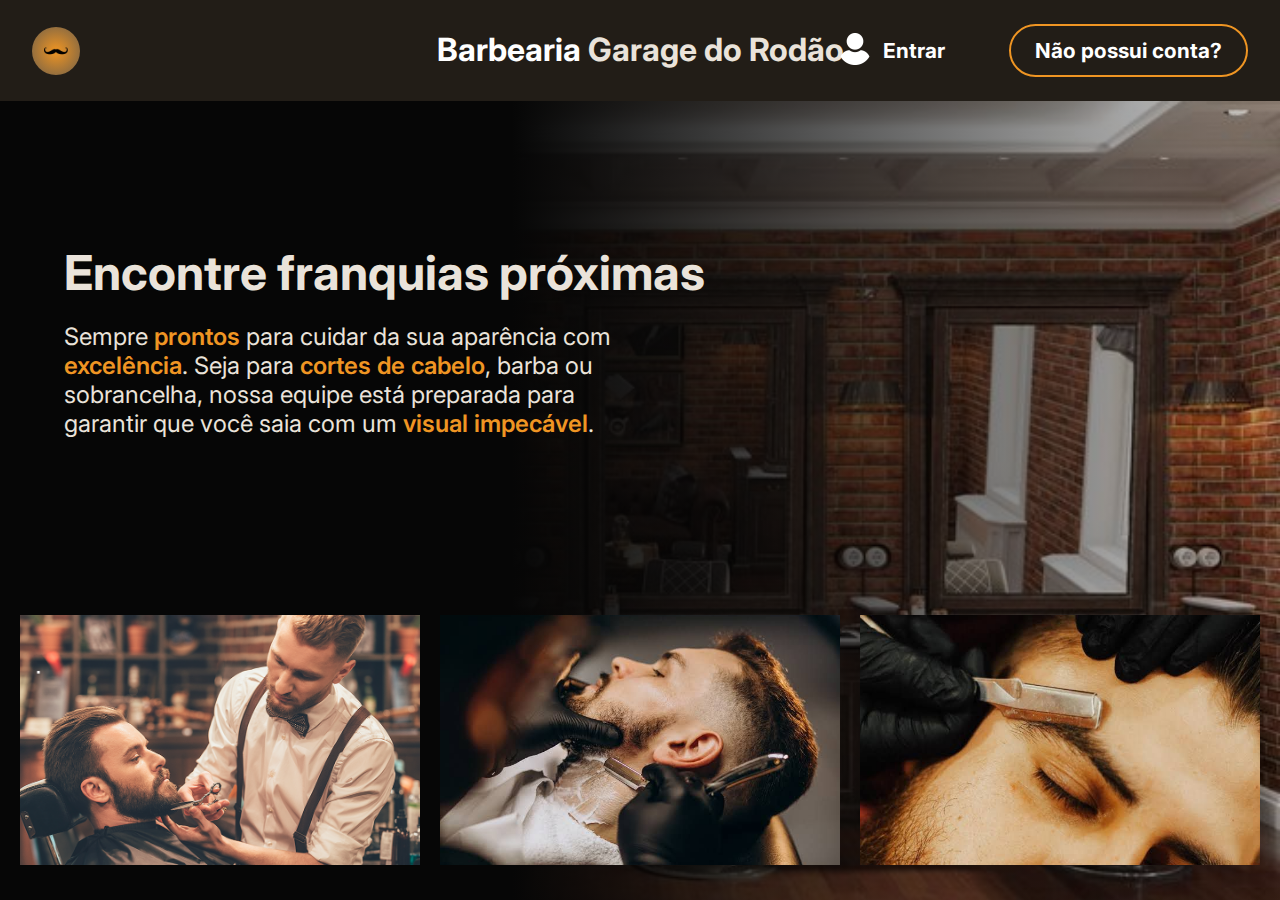
==== commit ea7b0d58: "fix: change some things and improve overall" ====
--- a/index.html
+++ b/index.html
@@ -1,86 +1,119 @@
 <!DOCTYPE html>
 <html lang="en">
-  <head>
-    <meta charset="UTF-8" />
-    <meta name="viewport" content="width=device-width, initial-scale=1.0" />
-    <title>Document</title>
-    <link rel="stylesheet" href="./css/index.css" />
-    <link rel="preconnect" href="https://fonts.googleapis.com" />
-    <link rel="preconnect" href="https://fonts.gstatic.com" crossorigin />
-    <link
-      href="https://fonts.googleapis.com/css2?family=Inter:ital,opsz,wght@0,14..32,100..900;1,14..32,100..900&display=swap"
-      rel="stylesheet"
-    />
-    <script src="./script/index.js" defer type="module"></script>
-  </head>
-  <body>
-    <nav>
-      <span id="logo-holder">
-        <img
-          src="./img/bigode.png"
-          alt="Logo Barber Shop"
-          class="logo"
-          id="audioControl"
-        />
-      </span>
-      <h1>Barbearia <span class="highlight">Garage do Rodão</span></h1>
-      <ul>
-        <li>
-          <span class="icon-holder">
-            <img src="./img/user.png" alt="User" />
-          </span>
-          <a href="./view/login.html" id="login-or-user-name">Entrar</a>
-        </li>
-        <li>
-          <a href="./view/home.html" id="list-addresses"> Lista de Endereços </a>
-        </li>
-        <li>
-          <a href="./view/cadastro.html" id="register-button"
-            >Não possui conta?</a
-          >
-        </li>
-      </ul>
-    </nav>
+	<head>
+		<meta charset="UTF-8" />
+		<meta
+			name="viewport"
+			content="width=device-width, initial-scale=1.0"
+		/>
+		<title>Document</title>
+		<link
+			rel="stylesheet"
+			href="./css/index.css"
+		/>
+		<link
+			rel="preconnect"
+			href="https://fonts.googleapis.com"
+		/>
+		<link
+			rel="preconnect"
+			href="https://fonts.gstatic.com"
+			crossorigin
+		/>
+		<link
+			href="https://fonts.googleapis.com/css2?family=Inter:ital,opsz,wght@0,14..32,100..900;1,14..32,100..900&display=swap"
+			rel="stylesheet"
+		/>
+		<script
+			src="./script/index.js"
+			defer
+			type="module"
+		></script>
+	</head>
+	<body>
+		<nav>
+			<span id="logo-holder">
+				<img
+					src="./img/bigode.png"
+					alt="Logo Barber Shop"
+					class="logo"
+					id="audioControl"
+				/>
+			</span>
+			<h1>Barbearia <span class="highlight">Garage do Rodão</span></h1>
+			<ul>
+				<li>
+					<span class="icon-holder">
+						<img
+							src="./img/user.png"
+							alt="User"
+						/>
+					</span>
+					<a href="./view/login.html" id="login-or-user-name">Entrar</a>
+				</li>
+				<li>
+					<a href="./view/cadastro.html" id="list-addresses-button">Listar Endereços</a>
+				</li>
+				<li>
+					<a href="./view/cadastro.html" id="register-button">Não possui conta?</a>
+				</li>
+			</ul>
+		</nav>
 
-    <div class="content-wrapper">
-      <div id="greeting">
-        <h1>Encontre franquias próximas</h1>
-        <p>
-          Sempre <span class="highlight">prontos</span> para cuidar da sua
-          aparência com <span class="highlight">excelência</span>. Seja para
-          <span class="highlight">cortes de cabelo</span>, barba ou sobrancelha,
-          nossa equipe está preparada para garantir que você saia com um
-          <span class="highlight">visual impecável</span>.
-        </p>
-      </div>
+		<div class="content-wrapper">
+			<div id="greeting">
+				<h1>Encontre franquias próximas</h1>
+				<p>
+					Sempre <span class="highlight">prontos</span> para cuidar da sua
+					aparência com <span class="highlight">excelência</span>. Seja para
+					<span class="highlight">cortes de cabelo</span>, barba ou sobrancelha,
+					nossa equipe está preparada para garantir que você saia com um
+					<span class="highlight">visual impecável</span>.
+				</p>
+			</div>
 
-      <div class="cards-container">
-        <div class="card">
-          <img src="./img/cortes.png" alt="Serviço 1" />
-          <div class="card-content">
-            <h2>Cabelo</h2>
-            <p>Agende o seu corte de cabelo.</p>
-          </div>
-        </div>
-        <div class="card">
-          <img src="./img/barba.jpeg" alt="Serviço 2" />
-          <div class="card-content">
-            <h2>Barba</h2>
-            <p>Faça a sua barba conosco.</p>
-          </div>
-        </div>
-        <div class="card">
-          <img src="./img/sobrancelha.jpeg" alt="Serviço 3" />
-          <div class="card-content">
-            <h2>Sobrancelha</h2>
-            <p>Nós cuidamos das suas sobrancelhas.</p>
-          </div>
-        </div>
-      </div>
-    </div>
+			<div class="cards-container">
+				<div class="card">
+					<img
+						src="./img/cortes.png"
+						alt="Serviço 1"
+					/>
+					<div class="card-content">
+						<h2>Cabelo</h2>
+						<p>Agende o seu corte de cabelo.</p>
+					</div>
+				</div>
+				<div class="card">
+					<img
+						src="./img/barba.jpeg"
+						alt="Serviço 2"
+					/>
+					<div class="card-content">
+						<h2>Barba</h2>
+						<p>Faça a sua barba conosco.</p>
+					</div>
+				</div>
+				<div class="card">
+					<img
+						src="./img/sobrancelha.jpeg"
+						alt="Serviço 3"
+					/>
+					<div class="card-content">
+						<h2>Sobrancelha</h2>
+						<p>Nós cuidamos das suas sobrancelhas.</p>
+					</div>
+				</div>
+			</div>
+		</div>
 
-    <audio id="backgroundMusic" autoplay>
-      <source src="./musica.mp3" type="audio/mpeg" />
-    </audio>
-  </body>
+		<audio
+			id="backgroundMusic"
+			autoplay
+		>
+			<source
+				src="./musica.mp3"
+				type="audio/mpeg"
+			/>
+		</audio>
+	</body>
 </html>
--- a/css/index.css
+++ b/css/index.css
@@ -1,247 +1,249 @@
 @import url(./default.css);
 
 @keyframes spin {
-  0% {
-    transform: rotate(0deg);
-  }
-  100% {
-    transform: rotate(360deg);
-  }
+	0% {
+		transform: rotate(0deg);
+	}
+	100% {
+		transform: rotate(360deg);
+	}
 }
 
 body {
-  margin: 0;
-  padding: 0;
-  height: 100vh;
-  width: 100vw;
-  display: flex;
-  flex-direction: column;
-  background-color: var(--black);
+	margin: 0;
+	padding: 0;
+	height: 100vh;
+	width: 100vw;
+	display: flex;
+	flex-direction: column;
+	background-color: var(--black);
 }
 
 nav {
-  display: flex;
-  justify-content: space-between;
-  align-items: center;
-  padding: 24px 32px;
-  position: relative;
+	display: flex;
+	justify-content: space-between;
+	align-items: center;
+	padding: 24px 32px;
+	position: relative;
 }
 
 nav #logo-holder {
-  background: radial-gradient(
-    circle,
-    var(--primary-color) 0%,
-    var(--secondary-color) 100%
-  );
-
-  border-radius: 100%;
-  height: 48px;
-  aspect-ratio: 1;
-  display: flex;
-  justify-content: center;
-  align-items: center;
-  animation: spin 2s linear infinite;
-  cursor: pointer;
+	background: radial-gradient(
+		circle,
+		var(--primary-color) 0%,
+		var(--secondary-color) 100%
+	);
+
+	border-radius: 100%;
+	height: 48px;
+	aspect-ratio: 1;
+	display: flex;
+	justify-content: center;
+	align-items: center;
+	animation: spin 2s linear infinite;
+	cursor: pointer;
 }
 
 nav #logo-holder img {
-  width: 50%;
-  aspect-ratio: 1;
+	width: 50%;
+	aspect-ratio: 1;
 }
 
 nav h1 {
-  position: absolute;
-  left: 50%;
-  transform: translateX(-50%);
-  top: 30px;
-  color: white;
-  font-size: 2rem;
+	position: absolute;
+	left: 50%;
+	transform: translateX(-50%);
+	top: 30px;
+	color: white;
+	font-size: 2rem;
 }
 
 nav h1 span {
-  color: var(--primary-color);
+	color: var(--primary-color);
 }
 
 nav ul {
-  list-style-type: none;
-  display: flex;
-  gap: 2rem;
+	list-style-type: none;
+	display: flex;
+	gap: 2rem;
 }
 
 nav ul li a {
-  text-decoration: none;
-  font-weight: 700;
-  font-size: 1.3rem;
-  color: white;
-  transition: 0.3s all ease;
-  position: relative;
+	text-decoration: none;
+	font-weight: 700;
+	font-size: 1.3rem;
+	color: white;
+	transition: 0.3s all ease;
+	position: relative;
 }
 
 ul li {
-  cursor: pointer;
-  display: flex;
-  justify-content: center;
-  align-items: center;
-  position: relative;
-  gap: 12px;
+	cursor: pointer;
+	display: flex;
+	justify-content: center;
+	align-items: center;
+	position: relative;
+	gap: 12px;
 }
 
 .icon-holder img {
-  width: 32px;
-  aspect-ratio: 1;
+	width: 32px;
+	aspect-ratio: 1;
 }
 
 ul li:last-child {
-  transition: 300ms ease all;
-  border: 2px solid var(--primary-color);
-  padding: 12px 24px;
-  border-radius: 32px;
+	transition: 300ms ease all;
+	border: 2px solid var(--primary-color);
+	padding: 12px 24px;
+	border-radius: 32px;
 }
 
 ul li:last-child:hover {
-  background-color: var(--primary-color);
+	background-color: var(--primary-color);
 }
 
 ul li:last-child:hover a {
-  color: black;
-}
-
-ul li:first-child::after,
-ul li:nth-child(2)::after {
-  content: "";
-  display: block;
-  position: absolute;
-  bottom: 0;
-  left: 50%;
-  height: 3px;
-  width: 0;
-  background: var(--primary-color);
-  transform: translateX(-50%);
-  transform-origin: center;
-  transition: width 0.3s ease;
-}
-
-ul li:first-child:hover a,
-ul li:nth-child(2):hover a {
-  color: var(--primary-color-second-variant);
+	color: black;
+}
+
+ul li::after {
+	content: '';
+	display: block;
+	position: absolute;
+	bottom: 0;
+	left: 50%;
+	height: 3px;
+	width: 0;
+	background: var(--primary-color);
+	transform: translateX(-50%);
+	transform-origin: center;
+	transition: width 0.3s ease;
+}
+
+ul li:last-child::after {
+	display: none;
+}
+
+ul li:hover a {
+	color: var(--primary-color-second-variant);
 }
 
 ul li:hover::after {
-  width: 100%;
+	width: 100%;
 }
 
 .content-wrapper {
-  display: flex;
-  flex-direction: column;
-  justify-content: space-between;
-  flex-grow: 1;
-  position: relative;
-  background-image: url("../img/bg_image.jpg");
-  background-size: 150vh;
-  background-position: right;
-  background-repeat: no-repeat;
+	display: flex;
+	flex-direction: column;
+	justify-content: space-between;
+	flex-grow: 1;
+	position: relative;
+	background-image: url('../img/bg_image.jpg');
+	background-size: 150vh;
+	background-position: right;
+	background-repeat: no-repeat;
 }
 
 .content-wrapper::before {
-  content: "";
-  display: block;
-  position: absolute;
-  top: 0;
-  left: 0;
-  width: 100%;
-  height: 100%;
-  background: linear-gradient(
-    90deg,
-    rgba(6, 6, 6, 1) 40%,
-    rgba(6, 6, 6, 0.2) 100%
-  );
+	content: '';
+	display: block;
+	position: absolute;
+	top: 0;
+	left: 0;
+	width: 100%;
+	height: 100%;
+	background: linear-gradient(
+		90deg,
+		rgba(6, 6, 6, 1) 40%,
+		rgba(6, 6, 6, 0.2) 100%
+	);
 }
 
 #greeting {
-  display: flex;
-  justify-content: center;
-  flex-direction: column;
-  align-items: start;
-  width: fit-content;
-  flex-grow: 1;
-  z-index: 1;
-  gap: 20px;
-  padding: 0 64px;
+	display: flex;
+	justify-content: center;
+	flex-direction: column;
+	align-items: start;
+	width: fit-content;
+	flex-grow: 1;
+	z-index: 1;
+	gap: 20px;
+	padding: 0 64px;
 }
 
 #greeting h1 {
-  font-size: 3rem;
-  font-weight: 700;
+	font-size: 3rem;
+	font-weight: 700;
 }
 
 #greeting p {
-  font-size: 1.5rem;
-  max-width: 50%;
+	font-size: 1.5rem;
+	max-width: 50%;
 }
 
 .cards-container {
-  height: 40%;
-  z-index: 1;
-  position: relative;
-  display: flex;
-  justify-content: space-around;
-  align-items: center;
-  flex-wrap: wrap;
-  padding: 0 20px;
-  gap: 20px;
+	height: 40%;
+	z-index: 1;
+	position: relative;
+	display: flex;
+	justify-content: space-around;
+	align-items: center;
+	flex-wrap: wrap;
+	padding: 0 20px;
+	gap: 20px;
 }
 
 .card {
-  position: relative;
-  background-color: var(--primary-color-second-variant);
-  cursor: pointer;
-  width: 400px;
-  height: 250px;
-  overflow: hidden;
-  transition: transform 150ms ease;
+	position: relative;
+	background-color: var(--primary-color-second-variant);
+	cursor: pointer;
+	width: 400px;
+	height: 250px;
+	overflow: hidden;
+	transition: transform 150ms ease;
 }
 
 .card img {
-  width: 100%;
-  height: 100%;
-  object-fit: cover;
-  transition: transform 0.3s ease;
+	width: 100%;
+	height: 100%;
+	object-fit: cover;
+	transition: transform 0.3s ease;
 }
 
 .card-content {
-  position: absolute;
-  bottom: -100%;
-  left: 0;
-  right: 0;
-  background-color: #ef9523bb;
-  padding: 15px;
-  text-align: center;
-  height: 100px;
-  transition: all 0.3s ease;
+	position: absolute;
+	bottom: -100%;
+	left: 0;
+	right: 0;
+	background-color: #ef9523bb;
+	padding: 15px;
+	text-align: center;
+	height: 100px;
+	transition: all 0.3s ease;
 }
 
 .card:hover {
-  transform: scale(1.1);
+	transform: scale(1.1);
 }
 
 .card:hover .card-content {
-  bottom: 0;
+	bottom: 0;
 }
 
 .card h2 {
-  font-size: 1.5em;
+	font-size: 1.5em;
 }
 
 .card p {
-  font-size: 1.2em;
+	font-size: 1.2em;
 }
 
 .card h2,
 .card p {
-  font-weight: 700;
-  color: var(--black);
+	font-weight: 700;
+	color: var(--black);
 }
 
 #audio {
-  visibility: hidden;
-}
+	visibility: hidden;
+}
